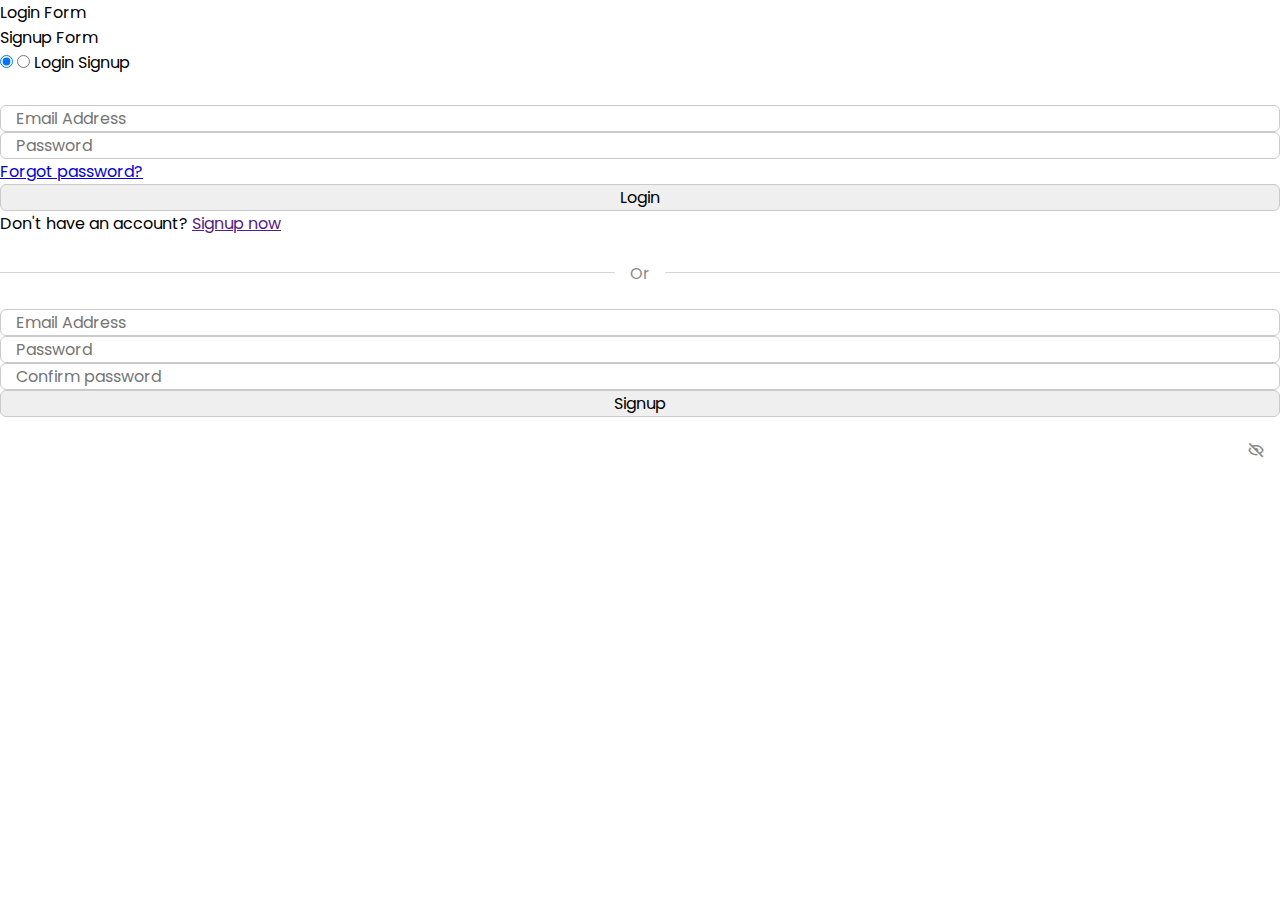
==== index.html @ b702b6f8 "Update index.html" ====
<!DOCTYPE html>
<!-- Donjay Space  -->
<html lang="en" dir="ltr">
   <head>
      <meta charset="utf-8">
      <title>Login and Registration Form in HTML | Donjayspace</title>
 <link rel="stylesheet" href="css/style.css">
     <!-- Boxicons CSS -->
 <link rel="stylesheet" href="https://unpkg.com/boxicons@2.1.2/css/boxicons.min.css">
      <meta name="viewport" content="width=device-width, initial-scale=1.0">
   </head>
   <body>
      <div class="wrapper">
         <div class="title-text">
            <div class="title login">
               Login Form
            </div>
            <div class="title signup">
               Signup Form
            </div>
         </div>
         <div class="form-container">
            <div class="slide-controls">
               <input type="radio" name="slide" id="login" checked>
               <input type="radio" name="slide" id="signup">
               <label for="login" class="slide login">Login</label>
               <label for="signup" class="slide signup">Signup</label>
               <div class="slider-tab"></div>
            </div>
            <div class="form-inner">
               <form action="#" class="login">
                  <div class="field">
                     <input type="text" placeholder="Email Address" required>
                  </div>
                  <div class="field">
                     <input type="password" placeholder="Password" required>
                          <i class='bx bx-hide eye-icon'></i>
                  </div>
                  <div class="pass-link">
                     <a href="#">Forgot password?</a>
                  </div>
                  <div class="field btn">
                     <div class="btn-layer"></div>
                     <input type="submit" value="Login">
                  </div>
                  <div class="signup-link">
                     <span>Don't have an account?  <a href="">Signup now</a>
                  </div>
                     <div class="line"></div>
               </form>
               <form action="#" class="signup">
                  <div class="field">
                     <input type="text" placeholder="Email Address" required>
                  </div>
                  <div class="field">
                     <input type="password" placeholder="Password" required>
                  </div>
                  <div class="field">
                     <input type="password" placeholder="Confirm password" required>
                  </div>
                  <div class="field btn">
                     <div class="btn-layer"></div>
                     <input type="submit" value="Signup">
                  </div>
               </form>
            </div>
         </div>
      </div>
      <script>
         const loginText = document.querySelector(".title-text .login");
         const loginForm = document.querySelector("form.login");
         const loginBtn = document.querySelector("label.login");
         const signupBtn = document.querySelector("label.signup");
         const signupLink = document.querySelector("form .signup-link a");
         signupBtn.onclick = (()=>{
           loginForm.style.marginLeft = "-50%";
           loginText.style.marginLeft = "-50%";
         });
         loginBtn.onclick = (()=>{
           loginForm.style.marginLeft = "0%";
           loginText.style.marginLeft = "0%";
         });
         signupLink.onclick = (()=>{
           signupBtn.click();
           return false;
         });
      </script>
   </body>
</html>
---- css/style.css ----
/* Google Fonts - Poppins */
@import url('https://fonts.googleapis.com/css2?family=Poppins:wght@300;400;500;600&display=swap');

*{
    margin: 0;
    padding: 0;
    box-sizing: border-box;
    font-family: 'Poppins', sans-serif;
}
.container{
    height: 100vh;
    width: 100%;
    display: flex;
    align-items: center;
    justify-content: center;
    background-color: #4070f4;
    column-gap: 30px;
}
.form{
    position: absolute;
    max-width: 430px;
    width: 100%;
    padding: 30px;
    border-radius: 6px;
    background: #FFF;
}
.form.signup{
    opacity: 0;
    pointer-events: none;
}
.forms.show-signup .form.signup{
    opacity: 1;
    pointer-events: auto;
}
.forms.show-signup .form.login{
    opacity: 0;
    pointer-events: none;
}
header{
    font-size: 28px;
    font-weight: 600;
    color: #232836;
    text-align: center;
}
form{
    margin-top: 30px;
}
.form .field{
    position: relative;
    height: 50px;
    width: 100%;
    margin-top: 20px;
    border-radius: 6px;
}
.field input,
.field button{
    height: 100%;
    width: 100%;
    border: none;
    font-size: 16px;
    font-weight: 400;
    border-radius: 6px;
}
.field input{
    outline: none;
    padding: 0 15px;
    border: 1px solid#CACACA;
}
.field input:focus{
    border-bottom-width: 2px;
}
.eye-icon{
    position: absolute;
    top: 50%;
    right: 10px;
    transform: translateY(-50%);
    font-size: 18px;
    color: #8b8b8b;
    cursor: pointer;
    padding: 5px;
}
.field button{
    color: #fff;
    background-color: #0171d3;
    transition: all 0.3s ease;
    cursor: pointer;
}
.field button:hover{
    background-color: #016dcb;
}
.form-link{
    text-align: center;
    margin-top: 10px;
}
.form-link span,
.form-link a{
    font-size: 14px;
    font-weight: 400;
    color: #232836;
}
.form a{
    color: #0171d3;
    text-decoration: none;
}
.form-content a:hover{
    text-decoration: underline;
}
.line{
    position: relative;
    height: 1px;
    width: 100%;
    margin: 36px 0;
    background-color: #d4d4d4;
}
.line::before{
    content: 'Or';
    position: absolute;
    top: 50%;
    left: 50%;
    transform: translate(-50%, -50%);
    background-color: #FFF;
    color: #8b8b8b;
    padding: 0 15px;
}
.media-options a{
    display: flex;
    align-items: center;
    justify-content: center;
}
a.facebook{
    color: #fff;
    background-color: #4267b2;
}
a.facebook .facebook-icon{
    height: 28px;
    width: 28px;
    color: #0171d3;
    font-size: 20px;
    border-radius: 50%;
    display: flex;
    align-items: center;
    justify-content: center;
    background-color: #fff;
}
.facebook-icon,
img.google-img{
    position: absolute;
    top: 50%;
    left: 15px;
    transform: translateY(-50%);
}
img.google-img{
    height: 20px;
    width: 20px;
    object-fit: cover;
}
a.google{
    border: 1px solid #CACACA;
}
a.google span{
    font-weight: 500;
    opacity: 0.6;
    color: #232836;
}

@media screen and (max-width: 400px) {
    .form{
        padding: 20px 10px;
    }
    
}
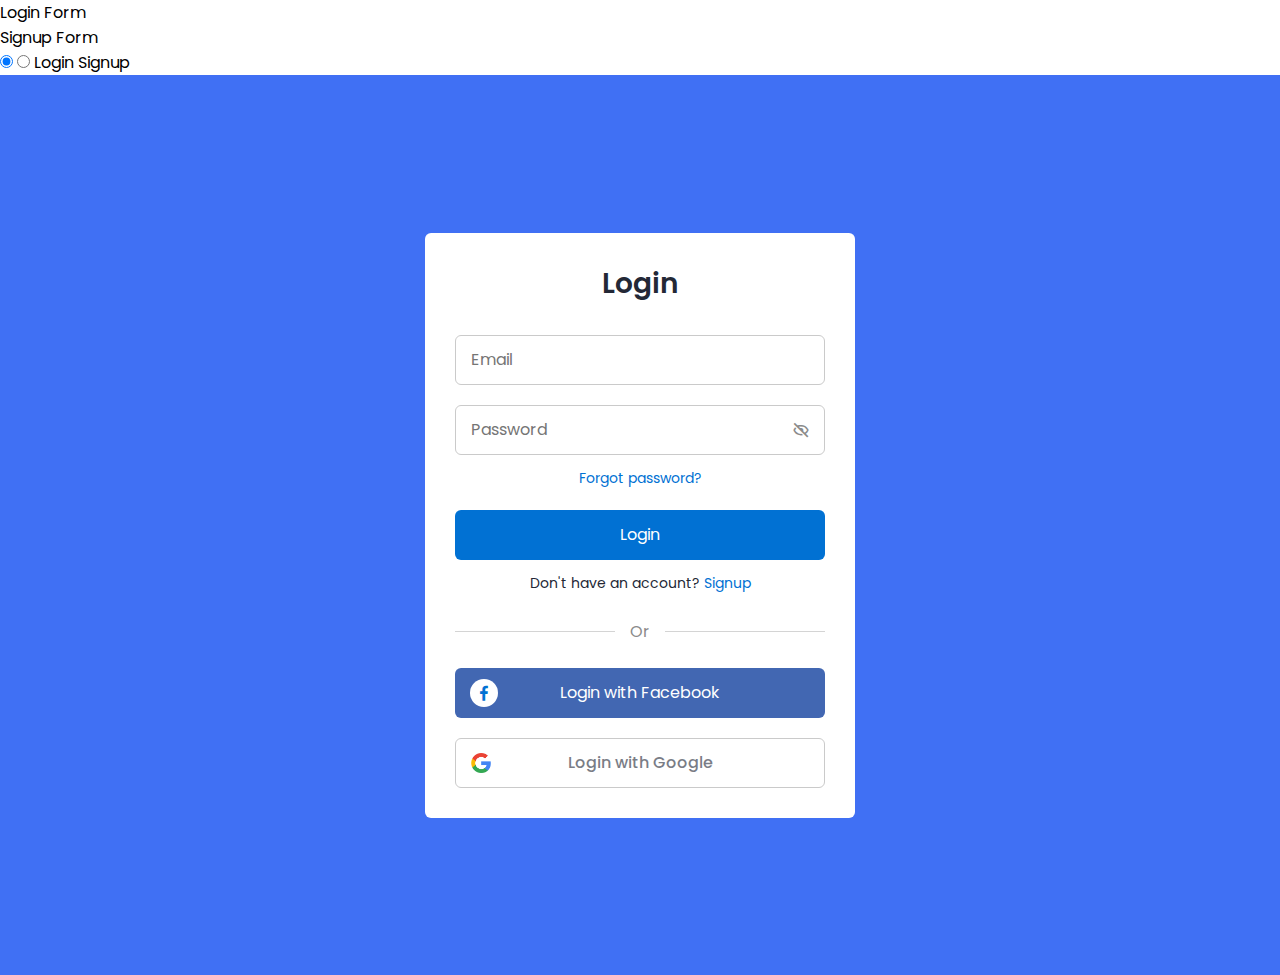
==== commit 312de8d1: "Update index.html" ====
--- a/index.html
+++ b/index.html
@@ -2,12 +2,14 @@
 <!-- Donjay Space  -->
 <html lang="en" dir="ltr">
    <head>
-      <meta charset="utf-8">
+        <meta charset="UTF-8">
+        <meta http-equiv="X-UA-Compatible" content="IE=edge">
+        <meta name="viewport" content="width=device-width, initial-scale=1.0">
       <title>Login and Registration Form in HTML | Donjayspace</title>
- <link rel="stylesheet" href="css/style.css">
-     <!-- Boxicons CSS -->
- <link rel="stylesheet" href="https://unpkg.com/boxicons@2.1.2/css/boxicons.min.css">
-      <meta name="viewport" content="width=device-width, initial-scale=1.0">
+     <link rel="stylesheet" href="css/style.css">
+          
+  <!-- Boxicons CSS -->
+    <link href='https://unpkg.com/boxicons@2.1.2/css/boxicons.min.css' rel='stylesheet'>
    </head>
    <body>
       <div class="wrapper">
@@ -27,63 +29,110 @@
                <label for="signup" class="slide signup">Signup</label>
                <div class="slider-tab"></div>
             </div>
-            <div class="form-inner">
-               <form action="#" class="login">
-                  <div class="field">
-                     <input type="text" placeholder="Email Address" required>
-                  </div>
-                  <div class="field">
-                     <input type="password" placeholder="Password" required>
-                          <i class='bx bx-hide eye-icon'></i>
-                  </div>
-                  <div class="pass-link">
-                     <a href="#">Forgot password?</a>
-                  </div>
-                  <div class="field btn">
-                     <div class="btn-layer"></div>
-                     <input type="submit" value="Login">
-                  </div>
-                  <div class="signup-link">
-                     <span>Don't have an account?  <a href="">Signup now</a>
-                  </div>
-                     <div class="line"></div>
-               </form>
-               <form action="#" class="signup">
-                  <div class="field">
-                     <input type="text" placeholder="Email Address" required>
-                  </div>
-                  <div class="field">
-                     <input type="password" placeholder="Password" required>
-                  </div>
-                  <div class="field">
-                     <input type="password" placeholder="Confirm password" required>
-                  </div>
-                  <div class="field btn">
-                     <div class="btn-layer"></div>
-                     <input type="submit" value="Signup">
-                  </div>
-               </form>
+
+
+        <title> Responsive Login and Signup Form </title>
+
+        <!-- CSS -->
+      
+                        
+    </head>
+    <body>
+        <section class="container forms">
+            <div class="form login">
+                <div class="form-content">
+                    <header>Login</header>
+                    <form action="#">
+                        <div class="field input-field">
+                            <input type="email" placeholder="Email" class="input">
+                        </div>
+
+                        <div class="field input-field">
+                            <input type="password" placeholder="Password" class="password">
+                            <i class='bx bx-hide eye-icon'></i>
+                        </div>
+
+                        <div class="form-link">
+                            <a href="#" class="forgot-pass">Forgot password?</a>
+                        </div>
+
+                        <div class="field button-field">
+                            <button>Login</button>
+                        </div>
+                    </form>
+
+                    <div class="form-link">
+                        <span>Don't have an account? <a href="#" class="link signup-link">Signup</a></span>
+                    </div>
+                </div>
+
+                <div class="line"></div>
+
+                <div class="media-options">
+                    <a href="#" class="field facebook">
+                        <i class='bx bxl-facebook facebook-icon'></i>
+                        <span>Login with Facebook</span>
+                    </a>
+                </div>
+
+                <div class="media-options">
+                    <a href="#" class="field google">
+                        <img src="images/google.png" alt="" class="google-img">
+                        <span>Login with Google</span>
+                    </a>
+                </div>
+
             </div>
-         </div>
-      </div>
-      <script>
-         const loginText = document.querySelector(".title-text .login");
-         const loginForm = document.querySelector("form.login");
-         const loginBtn = document.querySelector("label.login");
-         const signupBtn = document.querySelector("label.signup");
-         const signupLink = document.querySelector("form .signup-link a");
-         signupBtn.onclick = (()=>{
-           loginForm.style.marginLeft = "-50%";
-           loginText.style.marginLeft = "-50%";
-         });
-         loginBtn.onclick = (()=>{
-           loginForm.style.marginLeft = "0%";
-           loginText.style.marginLeft = "0%";
-         });
-         signupLink.onclick = (()=>{
-           signupBtn.click();
-           return false;
-         });
-      </script>
-   </body>
+
+            <!-- Signup Form -->
+
+            <div class="form signup">
+                <div class="form-content">
+                    <header>Signup</header>
+                    <form action="#">
+                        <div class="field input-field">
+                            <input type="email" placeholder="Email" class="input">
+                        </div>
+
+                        <div class="field input-field">
+                            <input type="password" placeholder="Create password" class="password">
+                        </div>
+
+                        <div class="field input-field">
+                            <input type="password" placeholder="Confirm password" class="password">
+                            <i class='bx bx-hide eye-icon'></i>
+                        </div>
+
+                        <div class="field button-field">
+                            <button>Signup</button>
+                        </div>
+                    </form>
+
+                    <div class="form-link">
+                        <span>Already have an account? <a href="#" class="link login-link">Login</a></span>
+                    </div>
+                </div>
+
+                <div class="line"></div>
+
+                <div class="media-options">
+                    <a href="#" class="field facebook">
+                        <i class='bx bxl-facebook facebook-icon'></i>
+                        <span>Login with Facebook</span>
+                    </a>
+                </div>
+
+                <div class="media-options">
+                    <a href="#" class="field google">
+                        <img src="images/google.png" alt="" class="google-img">
+                        <span>Login with Google</span>
+                    </a>
+                </div>
+
+            </div>
+        </section>
+
+        <!-- JavaScript -->
+        <script src="js/script.js"></script>
+    </body>
 </html>
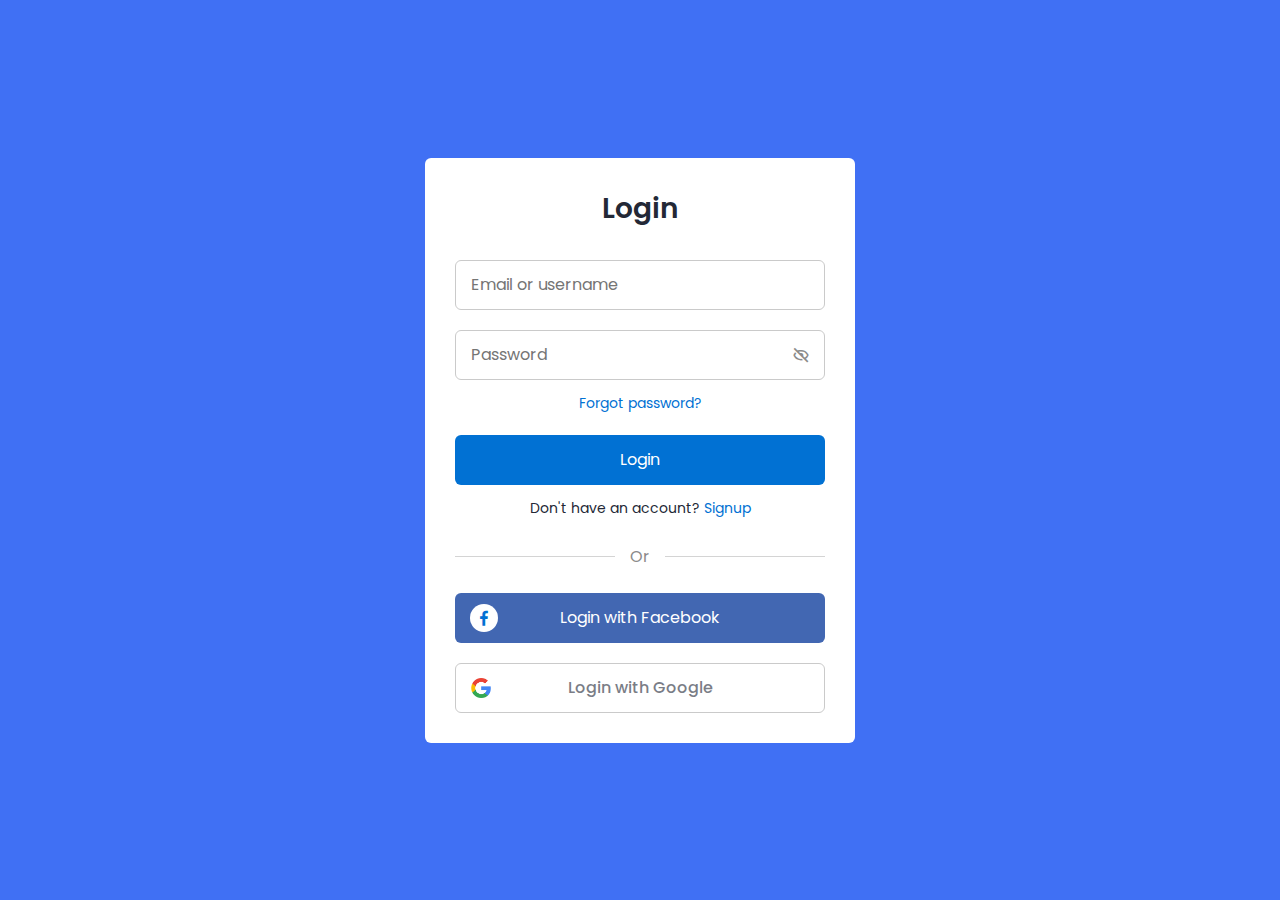
==== commit c3ed6ac5: "Update index.html" ====
--- a/index.html
+++ b/index.html
@@ -1,40 +1,17 @@
 <!DOCTYPE html>
-<!-- Donjay Space  -->
-<html lang="en" dir="ltr">
-   <head>
+<!-- Donjay Space-->
+    <html lang="en">
+    <head>
         <meta charset="UTF-8">
         <meta http-equiv="X-UA-Compatible" content="IE=edge">
         <meta name="viewport" content="width=device-width, initial-scale=1.0">
-      <title>Login and Registration Form in HTML | Donjayspace</title>
-     <link rel="stylesheet" href="css/style.css">
-          
-  <!-- Boxicons CSS -->
-    <link href='https://unpkg.com/boxicons@2.1.2/css/boxicons.min.css' rel='stylesheet'>
-   </head>
-   <body>
-      <div class="wrapper">
-         <div class="title-text">
-            <div class="title login">
-               Login Form
-            </div>
-            <div class="title signup">
-               Signup Form
-            </div>
-         </div>
-         <div class="form-container">
-            <div class="slide-controls">
-               <input type="radio" name="slide" id="login" checked>
-               <input type="radio" name="slide" id="signup">
-               <label for="login" class="slide login">Login</label>
-               <label for="signup" class="slide signup">Signup</label>
-               <div class="slider-tab"></div>
-            </div>
-
-
-        <title> Responsive Login and Signup Form </title>
+        <title> Login and Signup Form </title>
 
         <!-- CSS -->
-      
+        <link rel="stylesheet" href="css/style.css">
+                
+        <!-- Boxicons CSS -->
+        <link href='https://unpkg.com/boxicons@2.1.2/css/boxicons.min.css' rel='stylesheet'>
                         
     </head>
     <body>
@@ -44,7 +21,7 @@
                     <header>Login</header>
                     <form action="#">
                         <div class="field input-field">
-                            <input type="email" placeholder="Email" class="input">
+                            <input type="email" placeholder="Email or username" class="input" required>
                         </div>
 
                         <div class="field input-field">
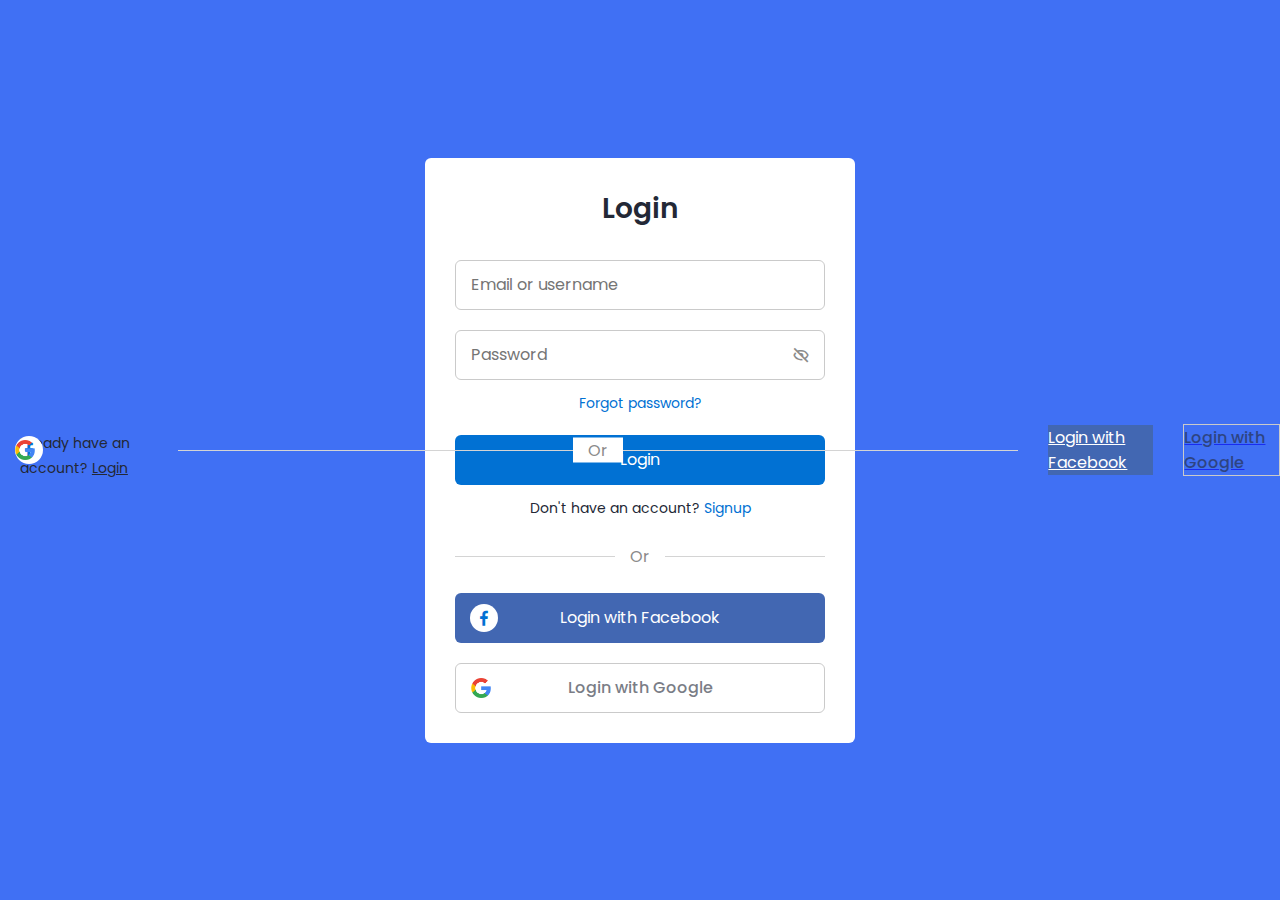
==== commit 90bd1f51: "Update index.html" ====
--- a/index.html
+++ b/index.html
@@ -19,13 +19,13 @@
             <div class="form login">
                 <div class="form-content">
                     <header>Login</header>
-                    <form action="#">
+                    <form action="/action_page.php" method="post">
                         <div class="field input-field">
                             <input type="email" placeholder="Email or username" class="input" required>
                         </div>
 
                         <div class="field input-field">
-                            <input type="password" placeholder="Password" class="password">
+                            <input type="password" placeholder="Password" class="password" required>
                             <i class='bx bx-hide eye-icon'></i>
                         </div>
 
@@ -39,9 +39,9 @@
                     </form>
 
                     <div class="form-link">
-                        <span>Don't have an account? <a href="#" class="link signup-link">Signup</a></span>
+                        <span>Don't have an account? <a href=Form/singup.html" class="link signup-link">Signup</a></span>
                     </div>
-                </div>
+                   </div>
 
                 <div class="line"></div>
 
@@ -61,29 +61,8 @@
 
             </div>
 
-            <!-- Signup Form -->
+          
 
-            <div class="form signup">
-                <div class="form-content">
-                    <header>Signup</header>
-                    <form action="#">
-                        <div class="field input-field">
-                            <input type="email" placeholder="Email" class="input">
-                        </div>
-
-                        <div class="field input-field">
-                            <input type="password" placeholder="Create password" class="password">
-                        </div>
-
-                        <div class="field input-field">
-                            <input type="password" placeholder="Confirm password" class="password">
-                            <i class='bx bx-hide eye-icon'></i>
-                        </div>
-
-                        <div class="field button-field">
-                            <button>Signup</button>
-                        </div>
-                    </form>
 
                     <div class="form-link">
                         <span>Already have an account? <a href="#" class="link login-link">Login</a></span>
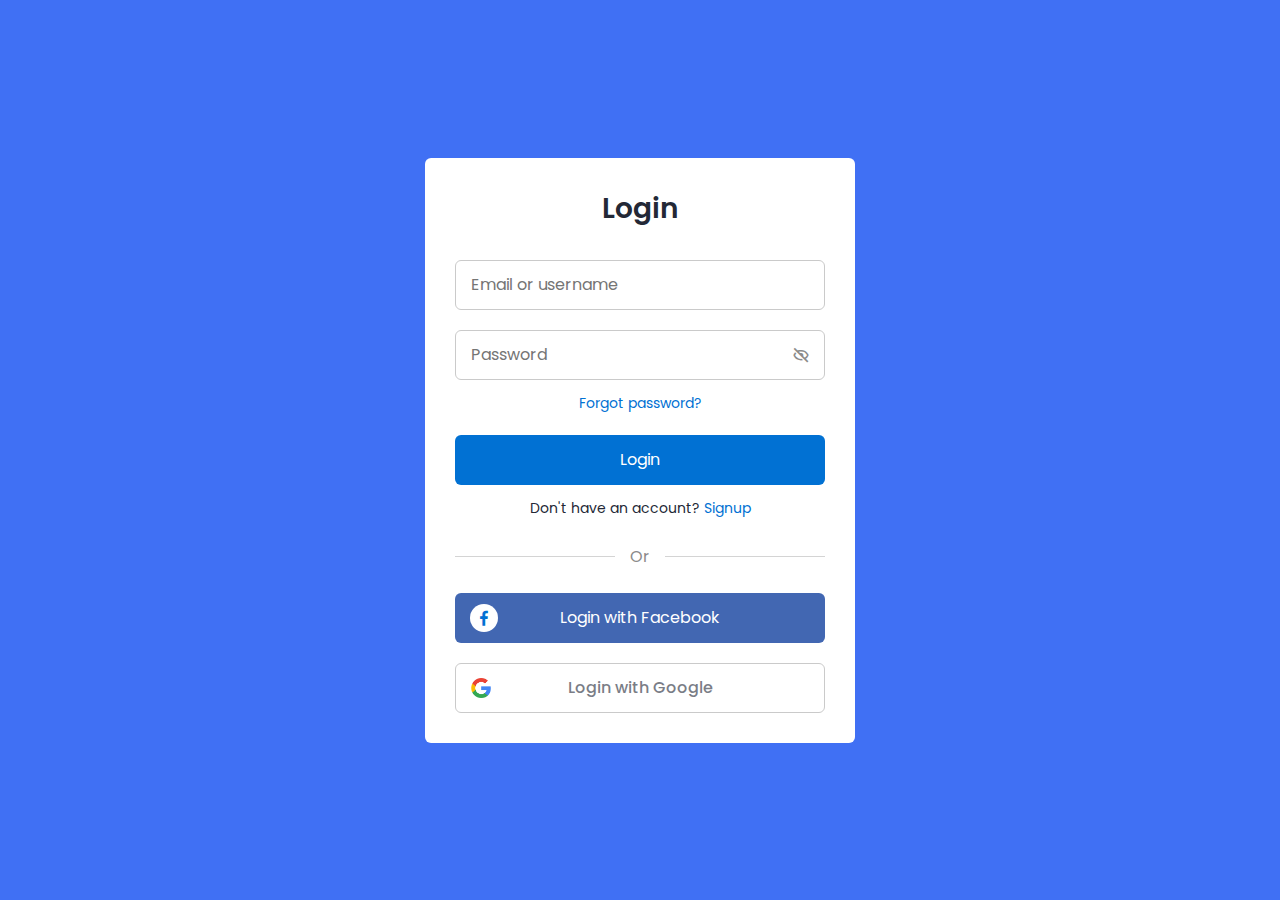
==== commit 0b0cfe63: "Update index.html" ====
--- a/index.html
+++ b/index.html
@@ -39,7 +39,7 @@
                     </form>
 
                     <div class="form-link">
-                        <span>Don't have an account? <a href=Form/singup.html" class="link signup-link">Signup</a></span>
+                        <span>Don't have an account? <a href="Form/index.html">Signup</a></span>
                     </div>
                    </div>
 
@@ -59,31 +59,9 @@
                     </a>
                 </div>
 
-            </div>
-
-          
+            
 
 
-                    <div class="form-link">
-                        <span>Already have an account? <a href="#" class="link login-link">Login</a></span>
-                    </div>
-                </div>
-
-                <div class="line"></div>
-
-                <div class="media-options">
-                    <a href="#" class="field facebook">
-                        <i class='bx bxl-facebook facebook-icon'></i>
-                        <span>Login with Facebook</span>
-                    </a>
-                </div>
-
-                <div class="media-options">
-                    <a href="#" class="field google">
-                        <img src="images/google.png" alt="" class="google-img">
-                        <span>Login with Google</span>
-                    </a>
-                </div>
 
             </div>
         </section>
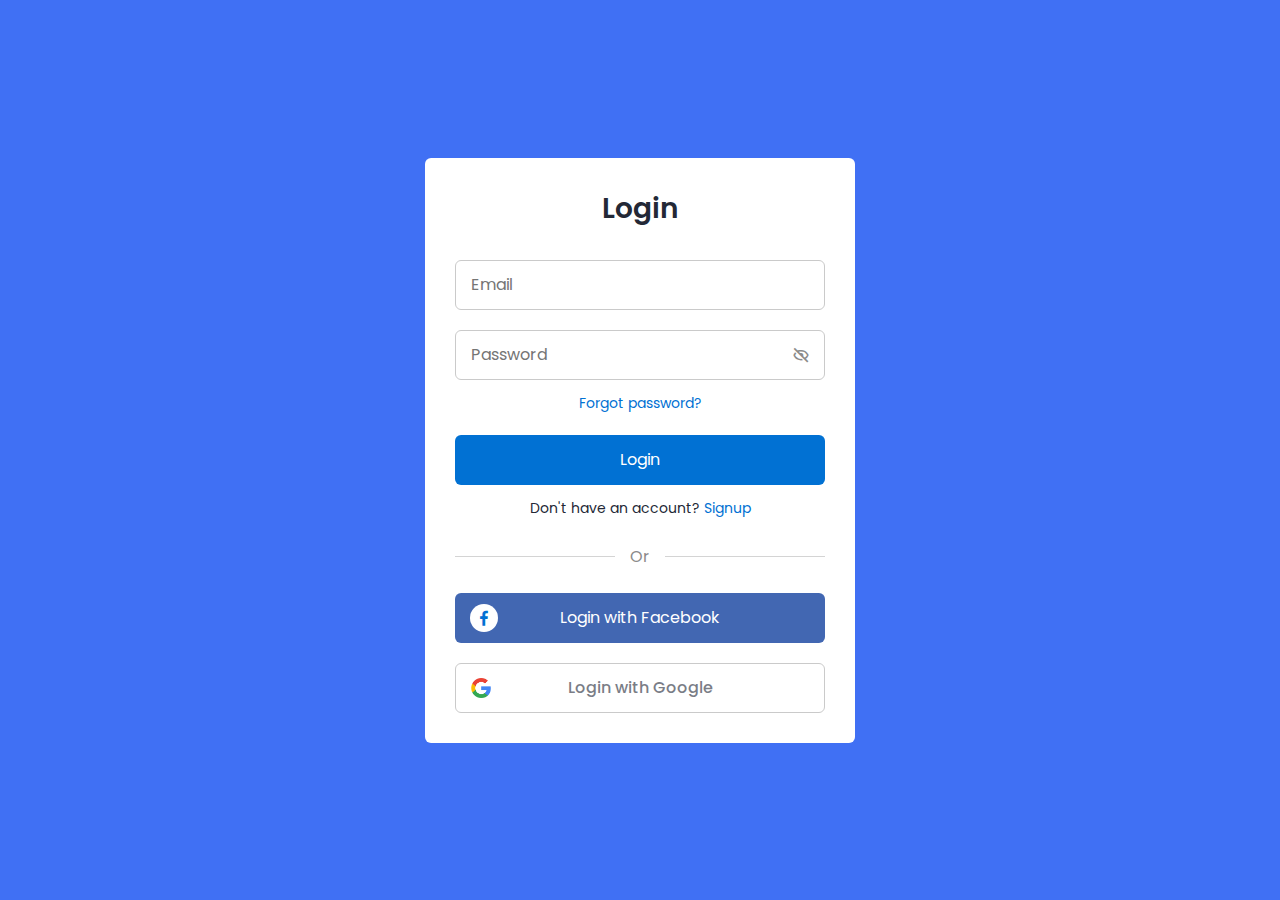
==== commit bdb6db96: "Update index.html" ====
--- a/index.html
+++ b/index.html
@@ -1,11 +1,11 @@
 <!DOCTYPE html>
-<!-- Donjay Space-->
+<!-- Coding by CodingLab | www.codinglabweb.com-->
     <html lang="en">
     <head>
         <meta charset="UTF-8">
         <meta http-equiv="X-UA-Compatible" content="IE=edge">
         <meta name="viewport" content="width=device-width, initial-scale=1.0">
-        <title> Login and Signup Form </title>
+        <title> Responsive Login and Signup Form </title>
 
         <!-- CSS -->
         <link rel="stylesheet" href="css/style.css">
@@ -19,13 +19,13 @@
             <div class="form login">
                 <div class="form-content">
                     <header>Login</header>
-                    <form action="/action_page.php" method="post">
+                    <form action="#">
                         <div class="field input-field">
-                            <input type="email" placeholder="Email or username" class="input" required>
+                            <input type="email" placeholder="Email" class="input">
                         </div>
 
                         <div class="field input-field">
-                            <input type="password" placeholder="Password" class="password" required>
+                            <input type="password" placeholder="Password" class="password">
                             <i class='bx bx-hide eye-icon'></i>
                         </div>
 
@@ -39,9 +39,9 @@
                     </form>
 
                     <div class="form-link">
-                        <span>Don't have an account? <a href="Form/index.html">Signup</a></span>
+                        <span>Don't have an account? <a href="Form/signup.html" class="link signup-link">Signup</a></span>
                     </div>
-                   </div>
+                </div>
 
                 <div class="line"></div>
 
@@ -59,11 +59,12 @@
                     </a>
                 </div>
 
-            
+            </div>
 
+           
+       
 
-
-            </div>
+               
         </section>
 
         <!-- JavaScript -->
